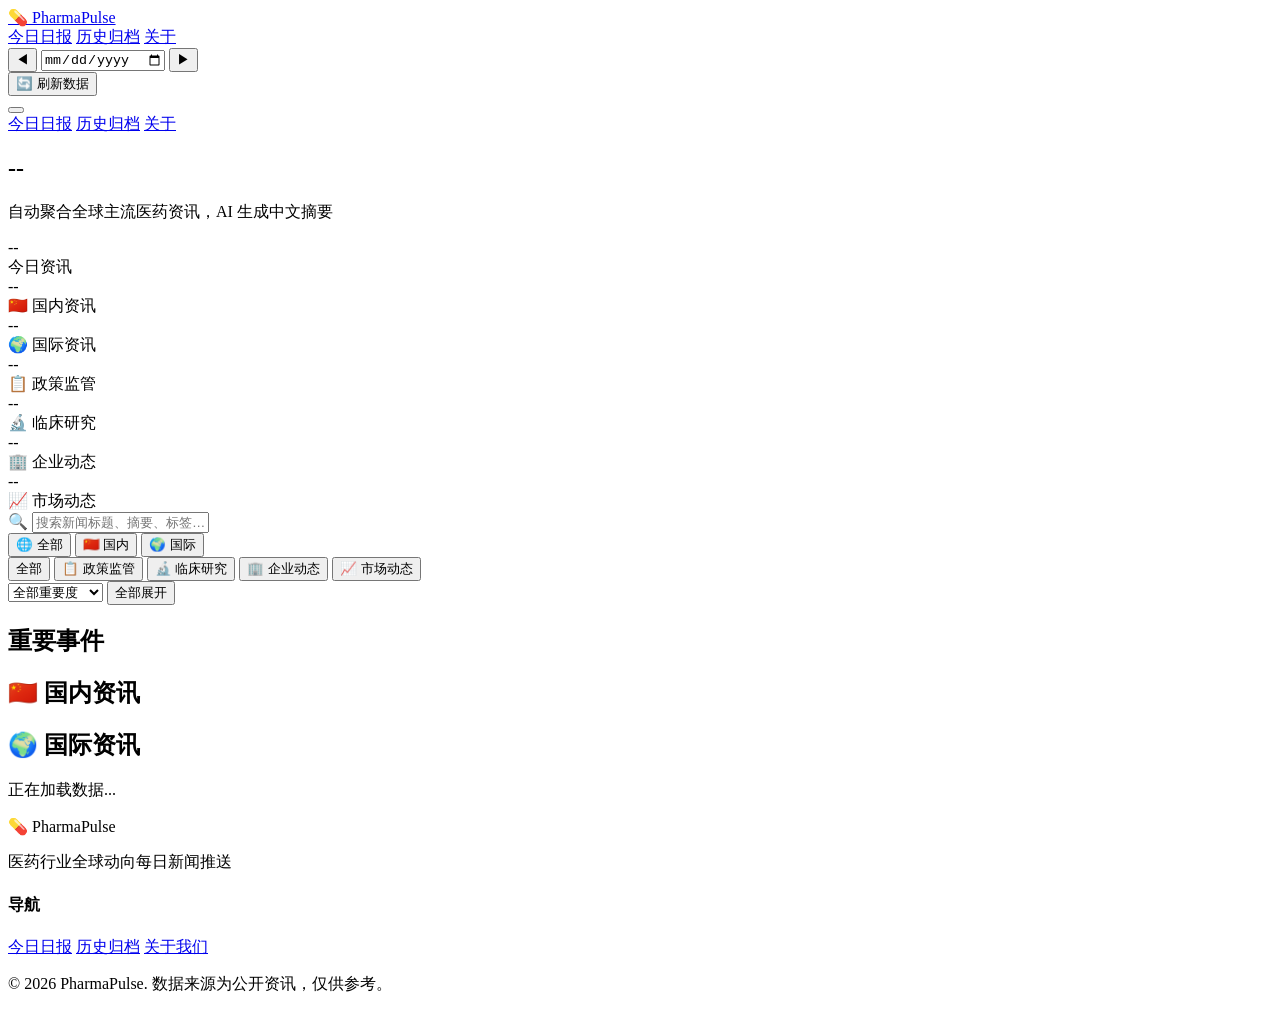
==== cloudrun/pharmapulse/web/index.html @ a96e2552 "Initial commit: PharmaPulse 医药行业新闻聚合平台" ====
<!DOCTYPE html>
<html lang="zh-CN">
<head>
  <meta charset="UTF-8">
  <meta name="viewport" content="width=device-width, initial-scale=1.0">
  <title>PharmaPulse - 医药行业全球动向日报</title>
  <meta name="description" content="每日自动聚合全球医药行业资讯，AI生成中文摘要，覆盖FDA/EMA政策、临床研究、企业动态、市场动向。">
  <link rel="stylesheet" href="/css/style.css">
</head>
<body>

  <!-- 顶部导航 -->
  <header class="header">
    <div class="container header-inner">
      <a href="/" class="logo">
        <span class="logo-icon">💊</span>
        <span class="logo-text">PharmaPulse</span>
      </a>
      <nav class="nav">
        <a href="/" class="nav-link active">今日日报</a>
        <a href="/archive.html" class="nav-link">历史归档</a>
        <a href="/about.html" class="nav-link">关于</a>
      </nav>
      <div class="header-actions">
        <div class="date-nav">
          <button class="date-nav-btn" id="prevDay" title="前一天 (←)">◀</button>
          <input type="date" id="datePicker" class="date-picker" title="选择日期">
          <button class="date-nav-btn" id="nextDay" title="后一天 (→)">▶</button>
        </div>
        <button class="btn btn-refresh" id="refreshBtn" title="刷新数据（运行数据流水线）">
          <span class="refresh-icon">🔄</span> 刷新数据
        </button>
      </div>
      <button class="mobile-menu-btn" id="mobileMenuBtn" aria-label="菜单">
        <span></span><span></span><span></span>
      </button>
    </div>
    <!-- 移动端菜单 -->
    <div class="mobile-menu" id="mobileMenu">
      <a href="/" class="nav-link active">今日日报</a>
      <a href="/archive.html" class="nav-link">历史归档</a>
      <a href="/about.html" class="nav-link">关于</a>
    </div>
  </header>

  <!-- 主内容区 -->
  <main class="main">
    <div class="container">

      <!-- 日期 & 统计概览 -->
      <section class="overview">
        <div class="overview-header">
          <h1 class="overview-title">
            <span id="displayDate">--</span>
          </h1>
          <p class="overview-subtitle">
            自动聚合全球主流医药资讯，AI 生成中文摘要
            <span class="last-updated" id="lastUpdated" style="display:none;"></span>
          </p>
        </div>
        <div class="stats-grid" id="statsGrid">
          <div class="stat-card stat-total">
            <div class="stat-number" id="statTotal">--</div>
            <div class="stat-label">今日资讯</div>
          </div>
          <div class="stat-card stat-domestic">
            <div class="stat-number" id="statDomestic">--</div>
            <div class="stat-label">🇨🇳 国内资讯</div>
          </div>
          <div class="stat-card stat-international">
            <div class="stat-number" id="statInternational">--</div>
            <div class="stat-label">🌍 国际资讯</div>
          </div>
          <div class="stat-card stat-regulatory">
            <div class="stat-number" id="statRegulatory">--</div>
            <div class="stat-label">📋 政策监管</div>
          </div>
          <div class="stat-card stat-clinical">
            <div class="stat-number" id="statClinical">--</div>
            <div class="stat-label">🔬 临床研究</div>
          </div>
          <div class="stat-card stat-corporate">
            <div class="stat-number" id="statCorporate">--</div>
            <div class="stat-label">🏢 企业动态</div>
          </div>
          <div class="stat-card stat-market">
            <div class="stat-number" id="statMarket">--</div>
            <div class="stat-label">📈 市场动态</div>
          </div>
        </div>
      </section>

      <!-- 搜索 + 地域 + 分类 Tab -->
      <section class="filter-bar">
        <div class="filter-top">
          <div class="search-box">
            <span class="search-icon">🔍</span>
            <input type="text" id="searchInput" class="search-input" placeholder="搜索新闻标题、摘要、标签…（Ctrl+K）" autocomplete="off">
            <button class="search-clear" id="searchClear" style="display:none;" title="清除搜索">✕</button>
          </div>
        </div>
        <!-- 地域板块切换 -->
        <div class="region-bar">
          <div class="region-tabs" id="regionTabs">
            <button class="region-tab active" data-region="all">
              <span class="region-icon">🌐</span> 全部
            </button>
            <button class="region-tab" data-region="domestic">
              <span class="region-icon">🇨🇳</span> 国内
            </button>
            <button class="region-tab" data-region="international">
              <span class="region-icon">🌍</span> 国际
            </button>
          </div>
        </div>
        <div class="filter-bottom">
          <div class="tabs" id="categoryTabs">
            <button class="tab active" data-category="all">全部</button>
            <button class="tab" data-category="regulatory">📋 政策监管</button>
            <button class="tab" data-category="clinical">🔬 临床研究</button>
            <button class="tab" data-category="corporate">🏢 企业动态</button>
            <button class="tab" data-category="market">📈 市场动态</button>
          </div>
          <div class="filter-actions">
            <select id="importanceFilter" class="select-filter">
              <option value="all">全部重要度</option>
              <option value="high">🔴 高重要度</option>
              <option value="medium">🟡 中重要度</option>
              <option value="low">⚪ 低重要度</option>
            </select>
            <button class="btn-expand-all" id="expandAllBtn" title="展开/折叠所有摘要">全部展开</button>
          </div>
        </div>
      </section>

      <!-- 新闻列表 -->
      <section class="news-section">
        <!-- 高重要度置顶区 -->
        <div class="news-highlight" id="highlightSection">
          <h2 class="section-title">
            <span class="dot dot-high"></span> 重要事件
          </h2>
          <div class="news-list" id="highlightList"></div>
        </div>

        <!-- 国内资讯板块 -->
        <div class="news-region-block" id="domesticBlock">
          <div class="region-block-header">
            <h2 class="section-title region-title-domestic">
              <span class="region-badge domestic">🇨🇳</span> 国内资讯
            </h2>
            <span class="news-count" id="domesticCount"></span>
          </div>
          <div class="news-list" id="domesticList"></div>
        </div>

        <!-- 国际资讯板块 -->
        <div class="news-region-block" id="internationalBlock">
          <div class="region-block-header">
            <h2 class="section-title region-title-international">
              <span class="region-badge international">🌍</span> 国际资讯
            </h2>
            <span class="news-count" id="internationalCount"></span>
          </div>
          <div class="news-list" id="internationalList"></div>
        </div>

        <!-- 空状态 -->
        <div class="empty-state" id="emptyState" style="display:none;">
          <div class="empty-icon">🔍</div>
          <p class="empty-title">没有找到匹配的新闻</p>
          <p class="empty-subtitle">尝试调整筛选条件或搜索关键词</p>
        </div>

        <!-- 错误状态 -->
        <div class="error-state" id="errorState" style="display:none;">
          <div class="error-icon">⚠️</div>
          <p class="error-title">数据加载失败</p>
          <p class="error-msg">请检查网络连接或稍后重试</p>
        </div>

        <!-- 加载状态 -->
        <div class="loading" id="loadingState">
          <div class="spinner"></div>
          <p>正在加载数据...</p>
        </div>
      </section>

    </div>
  </main>

  <!-- 页脚 -->
  <footer class="footer">
    <div class="container footer-inner">
      <div class="footer-brand">
        <span class="logo-icon">💊</span>
        <span class="footer-name">PharmaPulse</span>
        <p class="footer-desc">医药行业全球动向每日新闻推送</p>
      </div>
      <div class="footer-links">
        <div class="footer-col">
          <h4>导航</h4>
          <a href="/">今日日报</a>
          <a href="/archive.html">历史归档</a>
          <a href="/about.html">关于我们</a>
        </div>
      </div>
      <div class="footer-bottom">
        <p>&copy; 2026 PharmaPulse. 数据来源为公开资讯，仅供参考。</p>
      </div>
    </div>
  </footer>

  <!-- 刷新数据弹窗 -->
  <div class="refresh-modal-overlay" id="refreshModal" style="display:none;">
    <div class="refresh-modal">
      <div class="refresh-modal-header">
        <h3>🔄 刷新数据</h3>
        <button class="refresh-modal-close" id="refreshModalClose">✕</button>
      </div>
      <div class="refresh-modal-body">
        <p class="refresh-desc">运行数据流水线：抓取全球医药资讯 → 去重过滤 → AI 生成摘要 → 更新页面数据</p>
        <div class="refresh-options">
          <label class="refresh-option">
            <input type="radio" name="refreshMode" value="full" checked>
            <span class="option-content">
              <strong>🚀 完整刷新</strong>
              <small>包含 AI 摘要生成（约 3-5 分钟）</small>
            </span>
          </label>
          <label class="refresh-option">
            <input type="radio" name="refreshMode" value="fast">
            <span class="option-content">
              <strong>⚡ 快速刷新</strong>
              <small>跳过 AI 摘要，仅抓取和分类（约 30 秒）</small>
            </span>
          </label>
        </div>
        <button class="btn-start-refresh" id="startRefreshBtn">开始刷新</button>
        <div class="refresh-progress" id="refreshProgress" style="display:none;">
          <div class="refresh-spinner"></div>
          <p class="refresh-status" id="refreshStatus">正在启动...</p>
          <p class="refresh-elapsed" id="refreshElapsed"></p>
          <button class="btn-cancel-refresh" id="cancelRefreshBtn">取消</button>
        </div>
        <div class="refresh-result" id="refreshResult" style="display:none;"></div>
      </div>
    </div>
  </div>

  <script src="/js/app.js?v=2"></script>
</body>
</html>
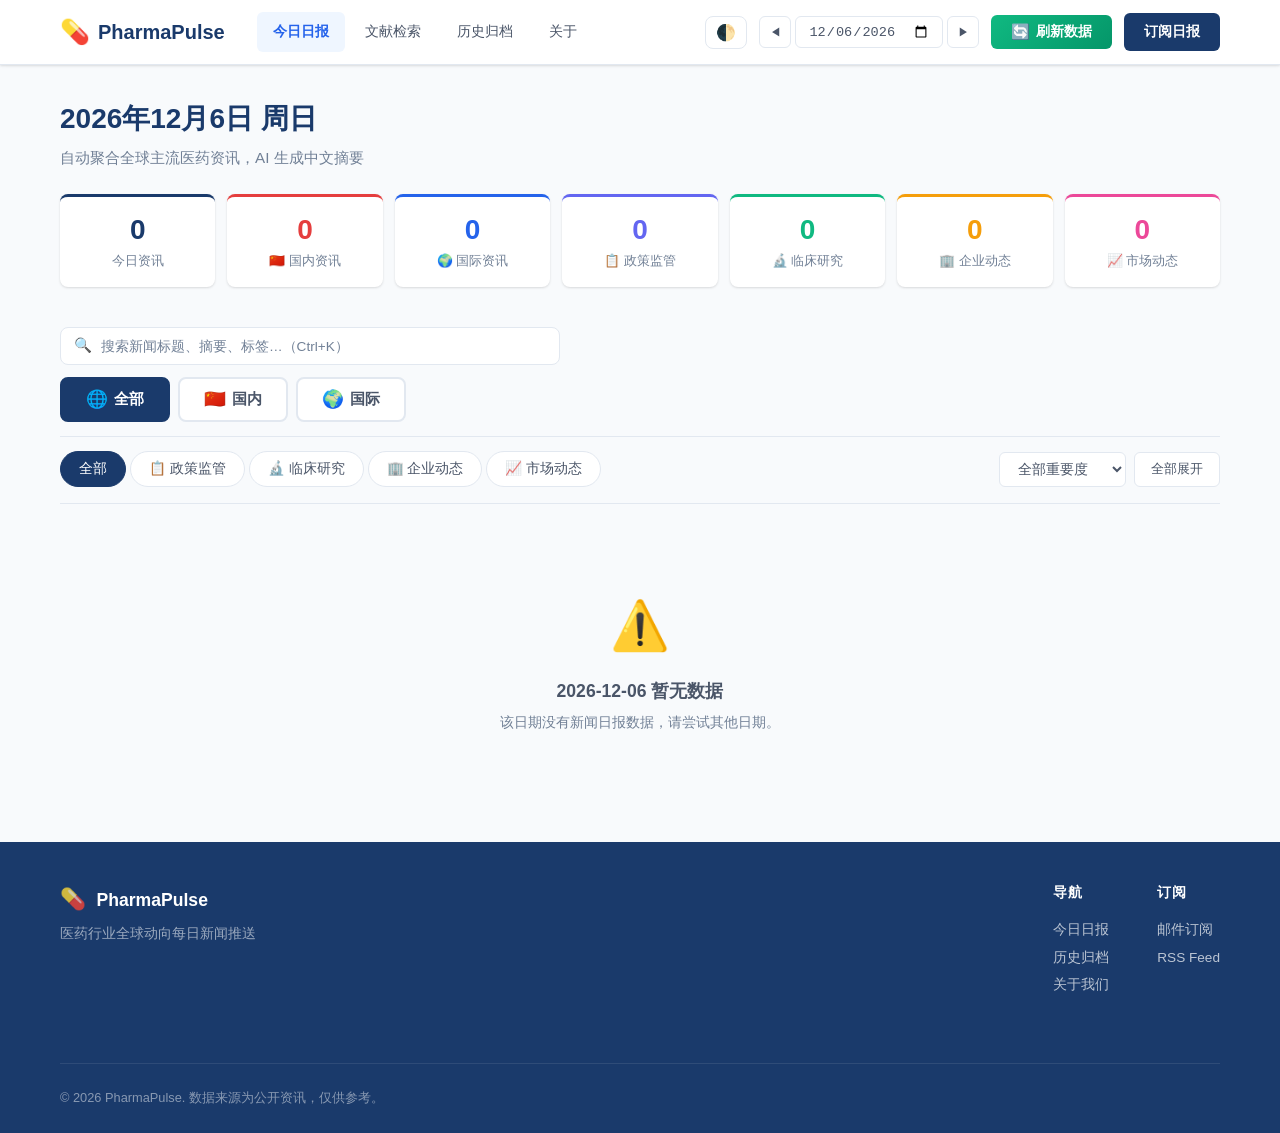
==== commit 9c67cd26: "feat: 线上部署配置 + README - 新增 web/js/config.js：本地/线上 API 地址自动切换 - app.js/literature.js：API 调用改用 PHARMA_" ====
--- a/cloudrun/pharmapulse/web/index.html
+++ b/cloudrun/pharmapulse/web/index.html
@@ -5,23 +5,26 @@
   <meta name="viewport" content="width=device-width, initial-scale=1.0">
   <title>PharmaPulse - 医药行业全球动向日报</title>
   <meta name="description" content="每日自动聚合全球医药行业资讯，AI生成中文摘要，覆盖FDA/EMA政策、临床研究、企业动态、市场动向。">
-  <link rel="stylesheet" href="/css/style.css">
+  <link rel="stylesheet" href="/web/css/style.css">
+  <link rel="alternate" type="application/rss+xml" title="PharmaPulse RSS" href="/web/rss.xml">
 </head>
 <body>
 
   <!-- 顶部导航 -->
   <header class="header">
     <div class="container header-inner">
-      <a href="/" class="logo">
+      <a href="/web/index.html" class="logo">
         <span class="logo-icon">💊</span>
         <span class="logo-text">PharmaPulse</span>
       </a>
       <nav class="nav">
-        <a href="/" class="nav-link active">今日日报</a>
-        <a href="/archive.html" class="nav-link">历史归档</a>
-        <a href="/about.html" class="nav-link">关于</a>
+        <a href="/web/index.html" class="nav-link active">今日日报</a>
+        <a href="/web/literature.html" class="nav-link">文献检索</a>
+        <a href="/web/archive.html" class="nav-link">历史归档</a>
+        <a href="/web/about.html" class="nav-link">关于</a>
       </nav>
       <div class="header-actions">
+        <button class="btn-theme-toggle" id="themeToggle" title="切换暗色/亮色模式" aria-label="切换主题">🌓</button>
         <div class="date-nav">
           <button class="date-nav-btn" id="prevDay" title="前一天 (←)">◀</button>
           <input type="date" id="datePicker" class="date-picker" title="选择日期">
@@ -30,6 +33,7 @@
         <button class="btn btn-refresh" id="refreshBtn" title="刷新数据（运行数据流水线）">
           <span class="refresh-icon">🔄</span> 刷新数据
         </button>
+        <a href="/web/subscribe.html" class="btn btn-subscribe">订阅日报</a>
       </div>
       <button class="mobile-menu-btn" id="mobileMenuBtn" aria-label="菜单">
         <span></span><span></span><span></span>
@@ -37,9 +41,11 @@
     </div>
     <!-- 移动端菜单 -->
     <div class="mobile-menu" id="mobileMenu">
-      <a href="/" class="nav-link active">今日日报</a>
-      <a href="/archive.html" class="nav-link">历史归档</a>
-      <a href="/about.html" class="nav-link">关于</a>
+      <a href="/web/index.html" class="nav-link active">今日日报</a>
+      <a href="/web/literature.html" class="nav-link">文献检索</a>
+      <a href="/web/archive.html" class="nav-link">历史归档</a>
+      <a href="/web/about.html" class="nav-link">关于</a>
+      <a href="/web/subscribe.html" class="nav-link">订阅日报</a>
     </div>
   </header>
 
@@ -200,9 +206,14 @@
       <div class="footer-links">
         <div class="footer-col">
           <h4>导航</h4>
-          <a href="/">今日日报</a>
-          <a href="/archive.html">历史归档</a>
-          <a href="/about.html">关于我们</a>
+          <a href="/web/index.html">今日日报</a>
+          <a href="/web/archive.html">历史归档</a>
+          <a href="/web/about.html">关于我们</a>
+        </div>
+        <div class="footer-col">
+          <h4>订阅</h4>
+          <a href="/web/subscribe.html">邮件订阅</a>
+          <a href="/web/rss.xml">RSS Feed</a>
         </div>
       </div>
       <div class="footer-bottom">
@@ -248,6 +259,24 @@
     </div>
   </div>
 
-  <script src="/js/app.js?v=2"></script>
+  <script>
+    // 暗色模式初始化（避免闪烁）
+    (function(){
+      var t = localStorage.getItem('pp-theme') || 'light';
+      document.documentElement.setAttribute('data-theme', t);
+      document.addEventListener('DOMContentLoaded', function(){
+        var btn = document.getElementById('themeToggle');
+        if(btn){ btn.textContent = t === 'dark' ? '☀️' : '🌓'; }
+        if(btn){ btn.addEventListener('click', function(){
+          var c = document.documentElement.getAttribute('data-theme') || 'light';
+          var n = c === 'dark' ? 'light' : 'dark';
+          document.documentElement.setAttribute('data-theme', n);
+          localStorage.setItem('pp-theme', n);
+          btn.textContent = n === 'dark' ? '☀️' : '🌓';
+        }); }
+      });
+    })();
+  </script>
+  <script src="/web/js/app.js?v=2"></script>
 </body>
 </html>
--- a/web/css/style.css
+++ b/web/css/style.css
@@ -0,0 +1,2214 @@
+/* ============================================
+   PharmaPulse - 样式表 v2
+   主色: #1A3A6B (深蓝)  辅色: #2563EB (亮蓝)
+   ============================================ */
+
+/* -- Reset & Base -- */
+*, *::before, *::after {
+  margin: 0;
+  padding: 0;
+  box-sizing: border-box;
+}
+
+:root {
+  --primary: #1A3A6B;
+  --primary-light: #2563EB;
+  --primary-bg: #EFF6FF;
+  --accent: #3B82F6;
+  --high: #E53E3E;
+  --high-bg: #FFF5F5;
+  --medium: #D69E2E;
+  --medium-bg: #FFFFF0;
+  --low: #CBD5E0;
+  --low-bg: #F7FAFC;
+  --text: #1A202C;
+  --text-secondary: #4A5568;
+  --text-muted: #718096;
+  --border: #E2E8F0;
+  --bg: #F8FAFC;
+  --white: #FFFFFF;
+  --shadow: 0 1px 3px rgba(0,0,0,0.08), 0 1px 2px rgba(0,0,0,0.06);
+  --shadow-md: 0 4px 6px rgba(0,0,0,0.07), 0 2px 4px rgba(0,0,0,0.06);
+  --shadow-lg: 0 10px 15px rgba(0,0,0,0.08), 0 4px 6px rgba(0,0,0,0.05);
+  --radius: 8px;
+  --radius-lg: 12px;
+  --transition: all 0.2s ease;
+  --max-width: 1200px;
+  --font: -apple-system, BlinkMacSystemFont, "Segoe UI", Roboto, "Helvetica Neue", Arial, "Noto Sans SC", sans-serif;
+}
+
+html {
+  font-size: 16px;
+  scroll-behavior: smooth;
+}
+
+body {
+  font-family: var(--font);
+  color: var(--text);
+  background: var(--bg);
+  line-height: 1.6;
+  min-height: 100vh;
+  display: flex;
+  flex-direction: column;
+}
+
+a {
+  color: var(--primary-light);
+  text-decoration: none;
+  transition: var(--transition);
+}
+a:hover { color: var(--accent); }
+
+.container {
+  max-width: var(--max-width);
+  margin: 0 auto;
+  padding: 0 20px;
+}
+
+/* -- Header -- */
+.header {
+  background: var(--white);
+  border-bottom: 1px solid var(--border);
+  position: sticky;
+  top: 0;
+  z-index: 100;
+  box-shadow: var(--shadow);
+}
+
+.header-inner {
+  display: flex;
+  align-items: center;
+  height: 64px;
+  gap: 32px;
+}
+
+.logo {
+  display: flex;
+  align-items: center;
+  gap: 8px;
+  font-weight: 700;
+  font-size: 1.25rem;
+  color: var(--primary);
+  flex-shrink: 0;
+}
+.logo:hover { color: var(--primary); opacity: 0.9; }
+.logo-icon { font-size: 1.5rem; }
+
+.nav {
+  display: flex;
+  gap: 4px;
+}
+
+.nav-link {
+  padding: 8px 16px;
+  border-radius: 6px;
+  font-size: 0.9rem;
+  font-weight: 500;
+  color: var(--text-secondary);
+  transition: var(--transition);
+}
+.nav-link:hover {
+  background: var(--primary-bg);
+  color: var(--primary);
+}
+.nav-link.active {
+  background: var(--primary-bg);
+  color: var(--primary-light);
+  font-weight: 600;
+}
+
+.header-actions {
+  margin-left: auto;
+  display: flex;
+  align-items: center;
+  gap: 12px;
+}
+
+/* Date Navigation */
+.date-nav {
+  display: flex;
+  align-items: center;
+  gap: 4px;
+}
+
+.date-nav-btn {
+  width: 32px;
+  height: 32px;
+  display: flex;
+  align-items: center;
+  justify-content: center;
+  border: 1px solid var(--border);
+  border-radius: 6px;
+  background: var(--white);
+  color: var(--text-secondary);
+  cursor: pointer;
+  font-size: 0.7rem;
+  transition: var(--transition);
+}
+.date-nav-btn:hover:not(.disabled) {
+  border-color: var(--accent);
+  color: var(--primary-light);
+  background: var(--primary-bg);
+}
+.date-nav-btn.disabled {
+  opacity: 0.4;
+  cursor: not-allowed;
+}
+
+.date-picker {
+  padding: 6px 12px;
+  border: 1px solid var(--border);
+  border-radius: 6px;
+  font-size: 0.85rem;
+  color: var(--text-secondary);
+  background: var(--white);
+  cursor: pointer;
+  outline: none;
+  transition: var(--transition);
+}
+.date-picker:focus { border-color: var(--accent); box-shadow: 0 0 0 3px rgba(59,130,246,0.1); }
+
+.btn {
+  display: inline-flex;
+  align-items: center;
+  padding: 8px 20px;
+  border-radius: 6px;
+  font-size: 0.85rem;
+  font-weight: 600;
+  border: none;
+  cursor: pointer;
+  transition: var(--transition);
+}
+
+.btn-subscribe {
+  background: var(--primary);
+  color: var(--white);
+}
+.btn-subscribe:hover {
+  background: var(--primary-light);
+  color: var(--white);
+  transform: translateY(-1px);
+  box-shadow: var(--shadow-md);
+}
+
+/* Refresh Button */
+.btn-refresh {
+  background: linear-gradient(135deg, #10B981, #059669);
+  color: var(--white);
+  gap: 6px;
+  position: relative;
+  overflow: hidden;
+}
+.btn-refresh:hover {
+  background: linear-gradient(135deg, #059669, #047857);
+  color: var(--white);
+  transform: translateY(-1px);
+  box-shadow: var(--shadow-md);
+}
+.btn-refresh.spinning .refresh-icon {
+  animation: spin 1s linear infinite;
+}
+.refresh-icon {
+  font-size: 0.95rem;
+  display: inline-block;
+}
+
+/* Refresh Modal */
+.refresh-modal-overlay {
+  position: fixed;
+  top: 0;
+  left: 0;
+  right: 0;
+  bottom: 0;
+  background: rgba(0, 0, 0, 0.5);
+  z-index: 1000;
+  display: flex;
+  align-items: center;
+  justify-content: center;
+  backdrop-filter: blur(4px);
+  animation: fadeIn 0.2s ease;
+}
+
+.refresh-modal {
+  background: var(--white);
+  border-radius: 16px;
+  width: 90%;
+  max-width: 480px;
+  box-shadow: 0 20px 60px rgba(0, 0, 0, 0.15);
+  animation: slideUp 0.3s ease;
+  overflow: hidden;
+}
+
+.refresh-modal-header {
+  display: flex;
+  align-items: center;
+  justify-content: space-between;
+  padding: 20px 24px;
+  border-bottom: 1px solid var(--border);
+}
+
+.refresh-modal-header h3 {
+  font-size: 1.1rem;
+  font-weight: 700;
+  color: var(--primary);
+  margin: 0;
+}
+
+.refresh-modal-close {
+  width: 32px;
+  height: 32px;
+  border: none;
+  background: var(--bg);
+  border-radius: 8px;
+  font-size: 0.85rem;
+  color: var(--text-muted);
+  cursor: pointer;
+  display: flex;
+  align-items: center;
+  justify-content: center;
+  transition: var(--transition);
+}
+.refresh-modal-close:hover {
+  background: var(--border);
+  color: var(--text);
+}
+
+.refresh-modal-body {
+  padding: 24px;
+}
+
+.refresh-desc {
+  font-size: 0.9rem;
+  color: var(--text-secondary);
+  line-height: 1.6;
+  margin-bottom: 20px;
+}
+
+.refresh-options {
+  display: flex;
+  flex-direction: column;
+  gap: 10px;
+  margin-bottom: 20px;
+}
+
+.refresh-option {
+  display: flex;
+  align-items: flex-start;
+  gap: 12px;
+  padding: 14px 16px;
+  border: 2px solid var(--border);
+  border-radius: 10px;
+  cursor: pointer;
+  transition: var(--transition);
+}
+.refresh-option:hover {
+  border-color: var(--accent);
+  background: var(--primary-bg);
+}
+.refresh-option input[type="radio"] {
+  margin-top: 3px;
+  accent-color: var(--primary-light);
+}
+.refresh-option input[type="radio"]:checked ~ .option-content strong {
+  color: var(--primary-light);
+}
+.refresh-option:has(input:checked) {
+  border-color: var(--primary-light);
+  background: var(--primary-bg);
+}
+
+.option-content {
+  display: flex;
+  flex-direction: column;
+  gap: 2px;
+}
+.option-content strong {
+  font-size: 0.95rem;
+  color: var(--text);
+}
+.option-content small {
+  font-size: 0.8rem;
+  color: var(--text-muted);
+}
+
+.btn-start-refresh {
+  width: 100%;
+  padding: 14px;
+  border: none;
+  border-radius: 10px;
+  background: linear-gradient(135deg, #10B981, #059669);
+  color: white;
+  font-size: 1rem;
+  font-weight: 600;
+  cursor: pointer;
+  transition: var(--transition);
+}
+.btn-start-refresh:hover {
+  background: linear-gradient(135deg, #059669, #047857);
+  transform: translateY(-1px);
+  box-shadow: var(--shadow-md);
+}
+.btn-start-refresh:disabled {
+  opacity: 0.5;
+  cursor: not-allowed;
+  transform: none;
+}
+
+.refresh-progress {
+  text-align: center;
+  padding: 20px 0 8px;
+}
+
+.refresh-spinner {
+  width: 32px;
+  height: 32px;
+  border: 3px solid var(--border);
+  border-top-color: #10B981;
+  border-radius: 50%;
+  animation: spin 0.8s linear infinite;
+  margin: 0 auto 12px;
+}
+
+.refresh-status {
+  font-size: 0.9rem;
+  color: var(--text-secondary);
+  font-weight: 500;
+}
+
+.refresh-elapsed {
+  font-size: 0.8rem;
+  color: var(--text-muted);
+  margin-top: 4px;
+}
+
+.btn-cancel-refresh {
+  margin-top: 12px;
+  padding: 8px 24px;
+  border: 1px solid var(--border);
+  border-radius: 8px;
+  background: var(--bg);
+  color: var(--text-secondary);
+  font-size: 0.85rem;
+  cursor: pointer;
+  transition: var(--transition);
+}
+.btn-cancel-refresh:hover {
+  background: #FFF5F5;
+  border-color: #FEB2B2;
+  color: #C53030;
+}
+
+.refresh-result {
+  margin-top: 16px;
+  padding: 14px 16px;
+  border-radius: 10px;
+  font-size: 0.9rem;
+  font-weight: 500;
+  text-align: center;
+}
+.refresh-result.success {
+  background: #F0FFF4;
+  color: #276749;
+  border: 1px solid #C6F6D5;
+}
+.refresh-result.error {
+  background: #FFF5F5;
+  color: #C53030;
+  border: 1px solid #FED7D7;
+}
+
+@keyframes fadeIn {
+  from { opacity: 0; }
+  to { opacity: 1; }
+}
+
+@keyframes slideUp {
+  from {
+    opacity: 0;
+    transform: translateY(20px) scale(0.97);
+  }
+  to {
+    opacity: 1;
+    transform: translateY(0) scale(1);
+  }
+}
+
+/* Mobile menu */
+.mobile-menu-btn {
+  display: none;
+  flex-direction: column;
+  gap: 5px;
+  background: none;
+  border: none;
+  cursor: pointer;
+  padding: 4px;
+}
+.mobile-menu-btn span {
+  display: block;
+  width: 22px;
+  height: 2px;
+  background: var(--text);
+  border-radius: 2px;
+  transition: var(--transition);
+}
+
+.mobile-menu {
+  display: none;
+  flex-direction: column;
+  padding: 12px 20px 16px;
+  border-top: 1px solid var(--border);
+  background: var(--white);
+}
+.mobile-menu.show { display: flex; }
+.mobile-menu .nav-link { padding: 10px 0; }
+
+/* -- Overview Section -- */
+.overview {
+  padding: 32px 0 24px;
+}
+
+.overview-header {
+  margin-bottom: 24px;
+}
+
+.overview-title {
+  font-size: 1.75rem;
+  font-weight: 700;
+  color: var(--primary);
+  margin-bottom: 4px;
+}
+
+.overview-subtitle {
+  color: var(--text-muted);
+  font-size: 0.95rem;
+  display: flex;
+  align-items: center;
+  gap: 12px;
+  flex-wrap: wrap;
+}
+
+.last-updated {
+  font-size: 0.8rem;
+  color: var(--text-muted);
+  background: var(--primary-bg);
+  padding: 2px 10px;
+  border-radius: 12px;
+}
+
+.stats-grid {
+  display: grid;
+  grid-template-columns: repeat(7, 1fr);
+  gap: 12px;
+}
+
+.stat-card {
+  background: var(--white);
+  border-radius: var(--radius);
+  padding: 16px 20px;
+  text-align: center;
+  box-shadow: var(--shadow);
+  border-top: 3px solid var(--border);
+  transition: var(--transition);
+  cursor: default;
+}
+.stat-card:hover {
+  transform: translateY(-2px);
+  box-shadow: var(--shadow-md);
+}
+
+.stat-total { border-top-color: var(--primary); }
+.stat-domestic { border-top-color: #E53E3E; }
+.stat-international { border-top-color: #2563EB; }
+.stat-regulatory { border-top-color: #6366F1; }
+.stat-clinical { border-top-color: #10B981; }
+.stat-corporate { border-top-color: #F59E0B; }
+.stat-market { border-top-color: #EC4899; }
+
+.stat-number {
+  font-size: 1.75rem;
+  font-weight: 700;
+  color: var(--primary);
+  line-height: 1.2;
+}
+
+.stat-total .stat-number { color: var(--primary); }
+.stat-domestic .stat-number { color: #E53E3E; }
+.stat-international .stat-number { color: #2563EB; }
+.stat-regulatory .stat-number { color: #6366F1; }
+.stat-clinical .stat-number { color: #10B981; }
+.stat-corporate .stat-number { color: #F59E0B; }
+.stat-market .stat-number { color: #EC4899; }
+
+.stat-label {
+  font-size: 0.8rem;
+  color: var(--text-muted);
+  margin-top: 4px;
+  font-weight: 500;
+}
+
+/* -- Filter Bar -- */
+.filter-bar {
+  padding: 16px 0;
+  border-bottom: 1px solid var(--border);
+  margin-bottom: 24px;
+}
+
+.filter-top {
+  margin-bottom: 12px;
+}
+
+/* Region Bar / Tabs */
+.region-bar {
+  margin-bottom: 14px;
+  padding-bottom: 14px;
+  border-bottom: 1px solid var(--border);
+}
+
+.region-tabs {
+  display: flex;
+  gap: 8px;
+}
+
+.region-tab {
+  display: inline-flex;
+  align-items: center;
+  gap: 6px;
+  padding: 10px 24px;
+  border-radius: 8px;
+  font-size: 0.95rem;
+  font-weight: 600;
+  background: var(--white);
+  border: 2px solid var(--border);
+  color: var(--text-secondary);
+  cursor: pointer;
+  transition: var(--transition);
+}
+.region-tab:hover {
+  border-color: var(--accent);
+  color: var(--primary-light);
+  background: var(--primary-bg);
+}
+.region-tab.active {
+  background: var(--primary);
+  color: var(--white);
+  border-color: var(--primary);
+}
+.region-tab.active[data-region="domestic"] {
+  background: #E53E3E;
+  border-color: #E53E3E;
+}
+.region-tab.active[data-region="international"] {
+  background: #2563EB;
+  border-color: #2563EB;
+}
+
+.region-icon {
+  font-size: 1.1rem;
+}
+
+/* Region Block Titles */
+.news-region-block {
+  margin-bottom: 32px;
+}
+
+.region-block-header {
+  display: flex;
+  align-items: center;
+  justify-content: space-between;
+  margin-bottom: 16px;
+  padding-bottom: 12px;
+  border-bottom: 2px solid var(--border);
+}
+
+.region-badge {
+  display: inline-flex;
+  align-items: center;
+  justify-content: center;
+  width: 28px;
+  height: 28px;
+  border-radius: 6px;
+  font-size: 1rem;
+  margin-right: 4px;
+}
+.region-badge.domestic {
+  background: #FEE2E2;
+}
+.region-badge.international {
+  background: #DBEAFE;
+}
+
+.region-title-domestic {
+  color: #E53E3E;
+}
+.region-title-international {
+  color: #2563EB;
+}
+
+/* Region tags on cards */
+.tag-region {
+  font-weight: 600;
+}
+.tag-region-domestic {
+  background: #FEE2E2;
+  color: #DC2626;
+}
+.tag-region-international {
+  background: #DBEAFE;
+  color: #2563EB;
+}
+
+/* Search Box */
+.search-box {
+  position: relative;
+  max-width: 500px;
+}
+
+.search-icon {
+  position: absolute;
+  left: 14px;
+  top: 50%;
+  transform: translateY(-50%);
+  font-size: 0.9rem;
+  pointer-events: none;
+}
+
+.search-input {
+  width: 100%;
+  padding: 10px 40px 10px 40px;
+  border: 1px solid var(--border);
+  border-radius: var(--radius);
+  font-size: 0.9rem;
+  color: var(--text);
+  background: var(--white);
+  outline: none;
+  transition: var(--transition);
+}
+.search-input::placeholder {
+  color: var(--text-muted);
+  font-size: 0.85rem;
+}
+.search-input:focus {
+  border-color: var(--accent);
+  box-shadow: 0 0 0 3px rgba(59,130,246,0.1);
+}
+
+.search-clear {
+  position: absolute;
+  right: 10px;
+  top: 50%;
+  transform: translateY(-50%);
+  width: 24px;
+  height: 24px;
+  border: none;
+  background: var(--border);
+  color: var(--text-muted);
+  border-radius: 50%;
+  font-size: 0.7rem;
+  cursor: pointer;
+  display: inline-flex;
+  align-items: center;
+  justify-content: center;
+  transition: var(--transition);
+}
+.search-clear:hover {
+  background: var(--text-muted);
+  color: var(--white);
+}
+
+.filter-bottom {
+  display: flex;
+  align-items: center;
+  justify-content: space-between;
+  flex-wrap: wrap;
+  gap: 12px;
+}
+
+.tabs {
+  display: flex;
+  gap: 4px;
+  flex-wrap: wrap;
+}
+
+.tab {
+  padding: 8px 18px;
+  border-radius: 20px;
+  font-size: 0.85rem;
+  font-weight: 500;
+  background: var(--white);
+  border: 1px solid var(--border);
+  color: var(--text-secondary);
+  cursor: pointer;
+  transition: var(--transition);
+}
+.tab:hover {
+  border-color: var(--accent);
+  color: var(--primary-light);
+}
+.tab.active {
+  background: var(--primary);
+  color: var(--white);
+  border-color: var(--primary);
+}
+
+.filter-actions {
+  display: flex;
+  align-items: center;
+  gap: 8px;
+}
+
+.select-filter {
+  padding: 8px 14px;
+  border: 1px solid var(--border);
+  border-radius: 6px;
+  font-size: 0.85rem;
+  color: var(--text-secondary);
+  background: var(--white);
+  cursor: pointer;
+  outline: none;
+}
+.select-filter:focus { border-color: var(--accent); }
+
+.btn-expand-all {
+  padding: 8px 16px;
+  border: 1px solid var(--border);
+  border-radius: 6px;
+  font-size: 0.8rem;
+  font-weight: 500;
+  background: var(--white);
+  color: var(--text-secondary);
+  cursor: pointer;
+  transition: var(--transition);
+}
+.btn-expand-all:hover {
+  border-color: var(--accent);
+  color: var(--primary-light);
+}
+
+/* -- News Section -- */
+.news-section {
+  padding-bottom: 48px;
+}
+
+.section-title {
+  font-size: 1.1rem;
+  font-weight: 600;
+  color: var(--primary);
+  margin-bottom: 16px;
+  display: flex;
+  align-items: center;
+  gap: 8px;
+}
+
+.news-all-header {
+  display: flex;
+  align-items: center;
+  justify-content: space-between;
+  margin-bottom: 16px;
+}
+
+.news-all-header .section-title {
+  margin-bottom: 0;
+}
+
+.news-count {
+  font-size: 0.85rem;
+  color: var(--text-muted);
+  font-weight: 500;
+}
+
+.dot {
+  display: inline-block;
+  width: 10px;
+  height: 10px;
+  border-radius: 50%;
+}
+.dot-high { background: var(--high); }
+.dot-medium { background: var(--medium); }
+.dot-low { background: var(--low); }
+
+.news-highlight {
+  margin-bottom: 32px;
+}
+
+.news-list {
+  display: flex;
+  flex-direction: column;
+  gap: 12px;
+}
+
+/* -- News Card -- */
+.news-card {
+  background: var(--white);
+  border-radius: var(--radius-lg);
+  padding: 20px 24px;
+  box-shadow: var(--shadow);
+  border-left: 4px solid var(--low);
+  transition: var(--transition);
+  animation: fadeInUp 0.4s ease both;
+}
+.news-card:hover {
+  box-shadow: var(--shadow-md);
+  transform: translateY(-1px);
+}
+
+.news-card.importance-high {
+  border-left-color: var(--high);
+  background: var(--high-bg);
+}
+.news-card.importance-medium {
+  border-left-color: var(--medium);
+  background: var(--medium-bg);
+}
+.news-card.importance-low {
+  border-left-color: var(--low);
+}
+
+.card-header {
+  display: flex;
+  align-items: flex-start;
+  gap: 12px;
+  margin-bottom: 8px;
+  flex-wrap: wrap;
+}
+
+.ai-badge {
+  display: inline-flex;
+  align-items: center;
+  gap: 4px;
+  padding: 2px 10px;
+  border-radius: 12px;
+  font-size: 0.72rem;
+  font-weight: 600;
+  background: linear-gradient(135deg, #667eea 0%, #764ba2 100%);
+  color: #fff;
+  white-space: nowrap;
+  flex-shrink: 0;
+  line-height: 1.6;
+}
+
+.importance-dot {
+  width: 10px;
+  height: 10px;
+  border-radius: 50%;
+  margin-top: 6px;
+  flex-shrink: 0;
+}
+.importance-dot.high { background: var(--high); }
+.importance-dot.medium { background: var(--medium); }
+.importance-dot.low { background: var(--low); }
+
+.card-title {
+  font-size: 1rem;
+  font-weight: 600;
+  line-height: 1.5;
+  color: var(--text);
+  flex: 1;
+}
+.card-title a {
+  color: var(--text);
+  transition: var(--transition);
+}
+.card-title a:hover {
+  color: var(--primary-light);
+}
+
+.card-meta {
+  display: flex;
+  align-items: center;
+  gap: 12px;
+  font-size: 0.8rem;
+  color: var(--text-muted);
+  margin-bottom: 10px;
+  flex-wrap: wrap;
+}
+
+.card-source {
+  font-weight: 600;
+  color: var(--text-secondary);
+}
+
+.card-time {
+  color: var(--text-muted);
+}
+
+.card-summary {
+  font-size: 0.9rem;
+  line-height: 1.7;
+  color: var(--text-secondary);
+  margin-bottom: 12px;
+  overflow: hidden;
+  transition: max-height 0.3s ease;
+}
+
+.card-summary.collapsed {
+  display: -webkit-box;
+  -webkit-line-clamp: 2;
+  -webkit-box-orient: vertical;
+  overflow: hidden;
+}
+
+.card-footer {
+  display: flex;
+  align-items: center;
+  justify-content: space-between;
+  flex-wrap: wrap;
+  gap: 8px;
+}
+
+.card-tags {
+  display: flex;
+  gap: 6px;
+  flex-wrap: wrap;
+}
+
+.tag {
+  display: inline-block;
+  padding: 2px 10px;
+  border-radius: 12px;
+  font-size: 0.72rem;
+  font-weight: 500;
+  background: var(--primary-bg);
+  color: var(--primary-light);
+}
+
+.tag-category {
+  background: #EDE9FE;
+  color: #6366F1;
+}
+.tag-category.clinical { background: #D1FAE5; color: #059669; }
+.tag-category.corporate { background: #FEF3C7; color: #B45309; }
+.tag-category.market { background: #FCE7F3; color: #DB2777; }
+
+.tag-importance {
+  font-weight: 600;
+}
+.tag-importance-high {
+  background: #FEE2E2;
+  color: #DC2626;
+}
+.tag-importance-medium {
+  background: #FEF3C7;
+  color: #B45309;
+}
+
+.card-actions {
+  display: flex;
+  gap: 10px;
+  align-items: center;
+}
+
+.btn-toggle {
+  background: none;
+  border: none;
+  font-size: 0.8rem;
+  color: var(--accent);
+  cursor: pointer;
+  font-weight: 500;
+  transition: var(--transition);
+  padding: 4px 0;
+}
+.btn-toggle:hover { color: var(--primary); }
+
+.btn-read {
+  font-size: 0.8rem;
+  color: var(--primary-light);
+  font-weight: 500;
+  display: inline-flex;
+  align-items: center;
+  gap: 4px;
+}
+.btn-read:hover { color: var(--primary); }
+.btn-read::after { content: " →"; }
+
+/* Search Highlight */
+mark.search-highlight {
+  background: #FEFCBF;
+  color: var(--text);
+  padding: 1px 2px;
+  border-radius: 2px;
+}
+
+/* -- Empty & Loading & Error States -- */
+.empty-state,
+.error-state {
+  text-align: center;
+  padding: 60px 20px;
+  color: var(--text-muted);
+}
+.empty-icon,
+.error-icon { font-size: 3rem; margin-bottom: 12px; }
+.empty-title,
+.error-title { font-size: 1.1rem; font-weight: 600; color: var(--text-secondary); margin-bottom: 6px; }
+.empty-subtitle,
+.error-msg { font-size: 0.9rem; color: var(--text-muted); }
+
+.error-state {
+  color: var(--high);
+}
+
+.loading {
+  text-align: center;
+  padding: 60px 20px;
+  color: var(--text-muted);
+  display: flex;
+  flex-direction: column;
+  align-items: center;
+}
+
+.spinner {
+  width: 36px;
+  height: 36px;
+  border: 3px solid var(--border);
+  border-top-color: var(--accent);
+  border-radius: 50%;
+  animation: spin 0.8s linear infinite;
+  margin: 0 auto 12px;
+}
+
+@keyframes spin {
+  to { transform: rotate(360deg); }
+}
+
+@keyframes fadeInUp {
+  from {
+    opacity: 0;
+    transform: translateY(12px);
+  }
+  to {
+    opacity: 1;
+    transform: translateY(0);
+  }
+}
+
+/* -- Footer -- */
+.footer {
+  background: var(--primary);
+  color: rgba(255,255,255,0.8);
+  margin-top: auto;
+  padding: 40px 0 24px;
+}
+
+.footer-inner {
+  display: flex;
+  flex-wrap: wrap;
+  gap: 40px;
+}
+
+.footer-brand {
+  flex: 1;
+  min-width: 200px;
+}
+.footer-brand .logo-icon { font-size: 1.3rem; }
+.footer-name {
+  font-size: 1.1rem;
+  font-weight: 700;
+  color: var(--white);
+  margin-left: 6px;
+}
+.footer-desc {
+  font-size: 0.85rem;
+  margin-top: 8px;
+  opacity: 0.7;
+}
+
+.footer-links {
+  display: flex;
+  gap: 48px;
+}
+
+.footer-col h4 {
+  color: var(--white);
+  font-size: 0.85rem;
+  font-weight: 600;
+  margin-bottom: 12px;
+  text-transform: uppercase;
+  letter-spacing: 0.5px;
+}
+
+.footer-col a {
+  display: block;
+  color: rgba(255,255,255,0.7);
+  font-size: 0.85rem;
+  padding: 3px 0;
+}
+.footer-col a:hover { color: var(--white); }
+
+.footer-bottom {
+  width: 100%;
+  padding-top: 24px;
+  margin-top: 24px;
+  border-top: 1px solid rgba(255,255,255,0.15);
+  font-size: 0.8rem;
+  opacity: 0.6;
+}
+
+/* -- Archive Page -- */
+.archive-section {
+  padding: 32px 0 48px;
+}
+
+.archive-title {
+  font-size: 1.5rem;
+  font-weight: 700;
+  color: var(--primary);
+  margin-bottom: 8px;
+}
+
+.archive-desc {
+  color: var(--text-muted);
+  margin-bottom: 24px;
+}
+
+.archive-date-input {
+  display: flex;
+  gap: 12px;
+  align-items: center;
+  margin-bottom: 24px;
+}
+
+.archive-date-input input[type="date"] {
+  padding: 10px 16px;
+  border: 1px solid var(--border);
+  border-radius: var(--radius);
+  font-size: 1rem;
+  background: var(--white);
+  outline: none;
+}
+.archive-date-input input[type="date"]:focus {
+  border-color: var(--accent);
+  box-shadow: 0 0 0 3px rgba(59,130,246,0.1);
+}
+
+.btn-primary {
+  background: var(--primary);
+  color: var(--white);
+  padding: 10px 24px;
+  border-radius: var(--radius);
+  font-size: 0.9rem;
+  font-weight: 600;
+  border: none;
+  cursor: pointer;
+  transition: var(--transition);
+}
+.btn-primary:hover {
+  background: var(--primary-light);
+  transform: translateY(-1px);
+}
+
+.archive-list {
+  display: grid;
+  grid-template-columns: repeat(auto-fill, minmax(280px, 1fr));
+  gap: 12px;
+}
+
+.archive-item {
+  background: var(--white);
+  padding: 16px 20px;
+  border-radius: var(--radius);
+  box-shadow: var(--shadow);
+  display: flex;
+  align-items: center;
+  justify-content: space-between;
+  cursor: pointer;
+  transition: var(--transition);
+  text-decoration: none;
+  color: var(--text);
+}
+.archive-item:hover {
+  box-shadow: var(--shadow-md);
+  transform: translateY(-1px);
+  color: var(--primary-light);
+}
+.archive-item-date { font-weight: 600; color: var(--primary); }
+.archive-item-stats {
+  display: flex;
+  flex-direction: column;
+  align-items: flex-end;
+  gap: 4px;
+}
+.archive-item-total {
+  font-size: 0.9rem;
+  font-weight: 600;
+  color: var(--primary);
+}
+.archive-item-breakdown {
+  font-size: 0.72rem;
+  color: var(--text-muted);
+}
+.archive-item-count { font-size: 0.85rem; color: var(--text-muted); }
+
+/* -- About & Subscribe Pages -- */
+.page-section {
+  padding: 40px 0 60px;
+}
+
+.page-title {
+  font-size: 1.75rem;
+  font-weight: 700;
+  color: var(--primary);
+  margin-bottom: 8px;
+}
+
+.page-subtitle {
+  color: var(--text-muted);
+  margin-bottom: 32px;
+  font-size: 0.95rem;
+}
+
+.content-card {
+  background: var(--white);
+  border-radius: var(--radius-lg);
+  padding: 32px;
+  box-shadow: var(--shadow);
+  margin-bottom: 24px;
+}
+
+.content-card h3 {
+  font-size: 1.1rem;
+  color: var(--primary);
+  margin-bottom: 12px;
+}
+
+.content-card p {
+  color: var(--text-secondary);
+  line-height: 1.8;
+  margin-bottom: 12px;
+}
+
+.content-card ul {
+  list-style: none;
+  padding: 0;
+}
+.content-card ul li {
+  padding: 6px 0;
+  color: var(--text-secondary);
+  position: relative;
+  padding-left: 20px;
+}
+.content-card ul li::before {
+  content: "\2022";
+  color: var(--accent);
+  font-size: 1.2em;
+  position: absolute;
+  left: 0;
+  top: 5px;
+}
+
+.source-table {
+  width: 100%;
+  border-collapse: collapse;
+  margin-top: 12px;
+}
+.source-table th,
+.source-table td {
+  padding: 10px 14px;
+  text-align: left;
+  border-bottom: 1px solid var(--border);
+  font-size: 0.9rem;
+}
+.source-table th {
+  background: var(--primary-bg);
+  color: var(--primary);
+  font-weight: 600;
+}
+
+/* Subscribe Form */
+.subscribe-form {
+  max-width: 480px;
+}
+
+.form-group {
+  margin-bottom: 20px;
+}
+
+.form-group label {
+  display: block;
+  font-size: 0.9rem;
+  font-weight: 600;
+  color: var(--text);
+  margin-bottom: 6px;
+}
+
+.form-group input[type="email"],
+.form-group input[type="text"] {
+  width: 100%;
+  padding: 12px 16px;
+  border: 1px solid var(--border);
+  border-radius: var(--radius);
+  font-size: 0.95rem;
+  outline: none;
+  transition: var(--transition);
+}
+.form-group input:focus {
+  border-color: var(--accent);
+  box-shadow: 0 0 0 3px rgba(59,130,246,0.1);
+}
+
+.form-group .checkbox-group {
+  display: flex;
+  flex-wrap: wrap;
+  gap: 16px;
+  margin-top: 8px;
+}
+.form-group .checkbox-group label {
+  font-weight: 400;
+  font-size: 0.85rem;
+  display: flex;
+  align-items: center;
+  gap: 6px;
+  cursor: pointer;
+}
+
+.btn-submit {
+  background: var(--primary);
+  color: var(--white);
+  padding: 12px 32px;
+  border: none;
+  border-radius: var(--radius);
+  font-size: 1rem;
+  font-weight: 600;
+  cursor: pointer;
+  transition: var(--transition);
+}
+.btn-submit:hover {
+  background: var(--primary-light);
+  transform: translateY(-1px);
+  box-shadow: var(--shadow-md);
+}
+
+/* -- Responsive -- */
+@media (max-width: 768px) {
+  .header-inner { gap: 12px; }
+
+  .nav { display: none; }
+  .header-actions .btn-subscribe,
+  .header-actions .date-nav { display: none; }
+  .header-actions { gap: 8px; }
+  .btn-refresh { padding: 6px 12px; font-size: 0.8rem; }
+
+  .mobile-menu-btn { display: flex; margin-left: auto; }
+
+  .stats-grid {
+    grid-template-columns: repeat(2, 1fr);
+  }
+  .stat-total {
+    grid-column: 1 / -1;
+  }
+
+  .filter-bar {
+    flex-direction: column;
+    align-items: flex-start;
+  }
+
+  .filter-bottom {
+    flex-direction: column;
+    align-items: flex-start;
+  }
+
+  .search-box {
+    max-width: 100%;
+  }
+
+  .tabs {
+    width: 100%;
+    overflow-x: auto;
+    flex-wrap: nowrap;
+    padding-bottom: 4px;
+  }
+  .tab { flex-shrink: 0; }
+
+  .region-tabs {
+    width: 100%;
+  }
+  .region-tab {
+    flex: 1;
+    justify-content: center;
+    padding: 8px 12px;
+    font-size: 0.85rem;
+  }
+
+  .news-card {
+    padding: 16px;
+  }
+
+  .overview-title { font-size: 1.35rem; }
+
+  .footer-inner { flex-direction: column; gap: 24px; }
+  .footer-links { gap: 32px; }
+
+  .region-block-header {
+    flex-direction: column;
+    align-items: flex-start;
+    gap: 4px;
+  }
+}
+
+@media (max-width: 480px) {
+  .stats-grid {
+    grid-template-columns: 1fr 1fr;
+    gap: 8px;
+  }
+
+  .card-meta { font-size: 0.75rem; }
+  .card-summary { font-size: 0.85rem; }
+}
+
+/* ============================================
+   暗色模式 (Dark Mode)
+   ============================================ */
+[data-theme="dark"] {
+  --primary: #5b8dee;
+  --primary-light: #74a7f7;
+  --primary-bg: #1e2a3a;
+  --accent: #60a5fa;
+  --high: #fc8181;
+  --high-bg: #2d1f1f;
+  --medium: #f6c05c;
+  --medium-bg: #2d2510;
+  --low: #718096;
+  --low-bg: #1f2738;
+  --text: #e2e8f0;
+  --text-secondary: #a0aec0;
+  --text-muted: #718096;
+  --border: #2d3748;
+  --bg: #111827;
+  --white: #1e2533;
+  --shadow: 0 1px 3px rgba(0,0,0,0.4), 0 1px 2px rgba(0,0,0,0.3);
+  --shadow-md: 0 4px 6px rgba(0,0,0,0.35), 0 2px 4px rgba(0,0,0,0.3);
+  --shadow-lg: 0 10px 15px rgba(0,0,0,0.4), 0 4px 6px rgba(0,0,0,0.3);
+}
+
+[data-theme="dark"] .header {
+  background: #161d2b;
+  border-color: #2d3748;
+}
+[data-theme="dark"] .news-card,
+[data-theme="dark"] .lit-card,
+[data-theme="dark"] .lit-trends-card,
+[data-theme="dark"] .lit-intro-card {
+  background: #1e2533;
+}
+[data-theme="dark"] .footer {
+  background: #0f1623;
+}
+[data-theme="dark"] .modal-panel {
+  background: #1e2533;
+  border-color: #2d3748;
+}
+[data-theme="dark"] .modal-header {
+  border-color: #2d3748;
+}
+[data-theme="dark"] select,
+[data-theme="dark"] input[type="date"],
+[data-theme="dark"] .lit-search-input {
+  background: #1e2533;
+  color: var(--text);
+  border-color: #2d3748;
+}
+[data-theme="dark"] .lit-advanced-panel {
+  background: #1a2030;
+  border-color: #2d3748;
+}
+[data-theme="dark"] .mesh-tag {
+  background: #1a2a3d;
+  color: #74a7f7;
+  border-color: #2d4a6a;
+}
+[data-theme="dark"] .mesh-tag:hover {
+  background: #234060;
+}
+[data-theme="dark"] .lit-abstract-body {
+  background: #161d2b;
+  border-color: #2d3748;
+}
+[data-theme="dark"] .citation-text {
+  background: #161d2b;
+  border-color: #2d3748;
+  color: #a0aec0;
+}
+[data-theme="dark"] .page-btn {
+  background: #1e2533;
+  border-color: #2d3748;
+  color: var(--text);
+}
+[data-theme="dark"] .page-btn.active {
+  background: var(--primary);
+  color: #fff;
+}
+
+/* 暗色模式下主题切换按钮 */
+.btn-theme-toggle {
+  background: none;
+  border: 1px solid var(--border);
+  border-radius: var(--radius);
+  padding: 6px 10px;
+  cursor: pointer;
+  font-size: 1rem;
+  color: var(--text-secondary);
+  transition: var(--transition);
+  flex-shrink: 0;
+}
+.btn-theme-toggle:hover {
+  background: var(--primary-bg);
+  color: var(--primary-light);
+}
+
+/* ============================================
+   文献检索页 (literature.html)
+   ============================================ */
+
+/* Hero 搜索区 */
+.lit-hero {
+  text-align: center;
+  padding: 48px 0 32px;
+}
+.lit-hero-title {
+  font-size: 2rem;
+  font-weight: 800;
+  color: var(--primary);
+  margin-bottom: 8px;
+}
+.lit-hero-subtitle {
+  color: var(--text-muted);
+  font-size: 1rem;
+  margin-bottom: 28px;
+}
+.lit-search-wrap {
+  max-width: 720px;
+  margin: 0 auto;
+}
+.lit-search-box {
+  display: flex;
+  align-items: center;
+  background: var(--white);
+  border: 2px solid var(--border);
+  border-radius: 50px;
+  padding: 6px 6px 6px 16px;
+  box-shadow: var(--shadow-md);
+  transition: var(--transition);
+}
+.lit-search-box:focus-within {
+  border-color: var(--accent);
+  box-shadow: 0 0 0 4px rgba(59,130,246,0.12);
+}
+.lit-search-box .search-icon {
+  font-size: 1.1rem;
+  margin-right: 8px;
+  color: var(--text-muted);
+  flex-shrink: 0;
+}
+.lit-search-input {
+  flex: 1;
+  border: none;
+  outline: none;
+  font-size: 1rem;
+  background: transparent;
+  color: var(--text);
+  padding: 6px 8px 6px 0;
+}
+.lit-search-input::placeholder { color: var(--text-muted); }
+.lit-search-btn {
+  background: var(--primary);
+  color: #fff;
+  border: none;
+  border-radius: 50px;
+  padding: 10px 24px;
+  font-size: 0.95rem;
+  font-weight: 600;
+  cursor: pointer;
+  transition: var(--transition);
+  flex-shrink: 0;
+}
+.lit-search-btn:hover {
+  background: var(--primary-light);
+  transform: translateY(-1px);
+}
+
+/* 高级筛选 */
+.lit-advanced-toggle {
+  text-align: right;
+  margin-top: 8px;
+}
+.lit-advanced-panel {
+  background: var(--white);
+  border: 1px solid var(--border);
+  border-radius: var(--radius-lg);
+  padding: 20px;
+  margin-top: 8px;
+  text-align: left;
+}
+.lit-advanced-grid {
+  display: grid;
+  grid-template-columns: repeat(auto-fit, minmax(200px, 1fr));
+  gap: 16px;
+}
+.lit-filter-group label {
+  display: block;
+  font-size: 0.8rem;
+  font-weight: 600;
+  color: var(--text-secondary);
+  margin-bottom: 6px;
+  text-transform: uppercase;
+  letter-spacing: 0.4px;
+}
+.lit-date-range {
+  display: flex;
+  align-items: center;
+  gap: 8px;
+}
+.lit-date-input {
+  flex: 1;
+  padding: 8px 10px;
+  border: 1px solid var(--border);
+  border-radius: var(--radius);
+  font-size: 0.85rem;
+  background: var(--bg);
+  outline: none;
+  min-width: 0;
+}
+.lit-date-input:focus {
+  border-color: var(--accent);
+  box-shadow: 0 0 0 2px rgba(59,130,246,0.1);
+}
+.lit-date-sep { color: var(--text-muted); font-size: 0.85rem; }
+.preset-btn-group {
+  display: flex;
+  gap: 6px;
+  flex-wrap: wrap;
+}
+.btn-preset {
+  padding: 5px 12px;
+  border: 1px solid var(--border);
+  border-radius: 50px;
+  font-size: 0.8rem;
+  background: var(--bg);
+  color: var(--text-secondary);
+  cursor: pointer;
+  transition: var(--transition);
+}
+.btn-preset:hover, .btn-preset.active {
+  background: var(--primary);
+  color: #fff;
+  border-color: var(--primary);
+}
+
+/* 热门主题 */
+.lit-hot-topics {
+  margin-top: 16px;
+  display: flex;
+  align-items: center;
+  justify-content: center;
+  flex-wrap: wrap;
+  gap: 8px;
+}
+.hot-label {
+  font-size: 0.85rem;
+  color: var(--text-muted);
+}
+.hot-tag {
+  background: var(--primary-bg);
+  color: var(--primary-light);
+  border: 1px solid rgba(37,99,235,0.2);
+  border-radius: 50px;
+  padding: 4px 14px;
+  font-size: 0.85rem;
+  cursor: pointer;
+  transition: var(--transition);
+}
+.hot-tag:hover {
+  background: var(--primary);
+  color: #fff;
+}
+
+/* 结果统计栏 */
+.lit-results-section { padding: 0 0 48px; }
+.lit-results-header {
+  display: flex;
+  align-items: center;
+  justify-content: space-between;
+  margin-bottom: 16px;
+  padding-bottom: 12px;
+  border-bottom: 1px solid var(--border);
+}
+.lit-results-count {
+  font-size: 0.9rem;
+  color: var(--text-muted);
+}
+
+/* 文献卡片 */
+.lit-card {
+  background: var(--white);
+  border-radius: var(--radius-lg);
+  padding: 20px 24px;
+  margin-bottom: 12px;
+  box-shadow: var(--shadow);
+  transition: var(--transition);
+}
+.lit-card:hover {
+  box-shadow: var(--shadow-md);
+  transform: translateY(-1px);
+}
+.lit-card-meta {
+  display: flex;
+  align-items: center;
+  gap: 8px;
+  flex-wrap: wrap;
+  margin-bottom: 8px;
+}
+.lit-card-pmid {
+  font-size: 0.75rem;
+  color: var(--text-muted);
+  font-family: monospace;
+}
+.lit-card-date {
+  font-size: 0.8rem;
+  color: var(--text-muted);
+  margin-left: auto;
+}
+.lit-badge {
+  font-size: 0.72rem;
+  background: var(--primary-bg);
+  color: var(--primary-light);
+  border-radius: 50px;
+  padding: 2px 9px;
+  font-weight: 500;
+}
+.lit-card-title {
+  font-size: 1rem;
+  font-weight: 600;
+  color: var(--primary);
+  line-height: 1.5;
+  cursor: pointer;
+  margin-bottom: 6px;
+}
+.lit-card-title:hover { color: var(--primary-light); text-decoration: underline; }
+.lit-card-authors {
+  font-size: 0.85rem;
+  color: var(--text-secondary);
+  margin-bottom: 2px;
+}
+.lit-card-journal {
+  font-size: 0.85rem;
+  color: var(--text-muted);
+  font-style: italic;
+  margin-bottom: 10px;
+}
+.lit-card-actions {
+  display: flex;
+  align-items: center;
+  gap: 16px;
+  flex-wrap: wrap;
+  margin-bottom: 0;
+}
+.lit-abstract-body {
+  margin-top: 12px;
+  padding: 14px 16px;
+  background: var(--bg);
+  border-radius: var(--radius);
+  border-left: 3px solid var(--accent);
+  font-size: 0.9rem;
+  color: var(--text-secondary);
+  line-height: 1.7;
+  animation: fadeIn 0.2s ease;
+}
+.lit-abstract-loading { color: var(--text-muted); font-style: italic; }
+
+/* 分页 */
+.lit-pagination {
+  display: flex;
+  justify-content: center;
+  align-items: center;
+  gap: 4px;
+  margin-top: 32px;
+  flex-wrap: wrap;
+}
+.page-btn {
+  min-width: 36px;
+  height: 36px;
+  padding: 0 10px;
+  border: 1px solid var(--border);
+  border-radius: var(--radius);
+  background: var(--white);
+  color: var(--text-secondary);
+  font-size: 0.875rem;
+  cursor: pointer;
+  transition: var(--transition);
+}
+.page-btn:hover:not(:disabled) {
+  border-color: var(--accent);
+  color: var(--primary-light);
+}
+.page-btn.active {
+  background: var(--primary);
+  color: #fff;
+  border-color: var(--primary);
+  font-weight: 600;
+}
+.page-btn:disabled {
+  opacity: 0.4;
+  cursor: not-allowed;
+}
+.page-ellipsis {
+  color: var(--text-muted);
+  padding: 0 4px;
+  line-height: 36px;
+}
+
+/* 趋势图 */
+.lit-trends-section { padding: 0 0 40px; }
+.lit-trends-card {
+  background: var(--white);
+  border-radius: var(--radius-lg);
+  padding: 24px;
+  box-shadow: var(--shadow);
+}
+.lit-trends-header {
+  display: flex;
+  align-items: center;
+  gap: 10px;
+  margin-bottom: 16px;
+}
+.lit-trends-title {
+  font-size: 1rem;
+  font-weight: 600;
+  color: var(--text);
+}
+.lit-trends-badge {
+  font-size: 0.75rem;
+  background: var(--primary-bg);
+  color: var(--primary-light);
+  border-radius: 50px;
+  padding: 2px 10px;
+}
+.lit-trends-chart-wrap { position: relative; }
+
+/* 介绍卡片 */
+.lit-intro { padding: 24px 0 48px; }
+.lit-intro-grid {
+  display: grid;
+  grid-template-columns: repeat(auto-fit, minmax(200px, 1fr));
+  gap: 16px;
+}
+.lit-intro-card {
+  background: var(--white);
+  border-radius: var(--radius-lg);
+  padding: 24px 20px;
+  box-shadow: var(--shadow);
+  text-align: center;
+}
+.lit-intro-icon { font-size: 2rem; margin-bottom: 12px; }
+.lit-intro-card h4 {
+  font-size: 0.95rem;
+  font-weight: 600;
+  color: var(--primary);
+  margin-bottom: 8px;
+}
+.lit-intro-card p {
+  font-size: 0.85rem;
+  color: var(--text-muted);
+  line-height: 1.6;
+}
+
+/* 文献详情弹窗 */
+.modal-overlay {
+  position: fixed;
+  inset: 0;
+  background: rgba(0,0,0,0.55);
+  z-index: 1000;
+  display: flex;
+  align-items: flex-start;
+  justify-content: center;
+  padding: 24px 16px;
+  overflow-y: auto;
+  backdrop-filter: blur(2px);
+}
+.modal-panel {
+  background: var(--white);
+  border-radius: var(--radius-lg);
+  width: 100%;
+  max-width: 780px;
+  box-shadow: var(--shadow-lg);
+  animation: slideUp 0.2s ease;
+  position: relative;
+}
+.modal-header {
+  display: flex;
+  align-items: flex-start;
+  gap: 16px;
+  padding: 24px 24px 16px;
+  border-bottom: 1px solid var(--border);
+  position: sticky;
+  top: 0;
+  background: var(--white);
+  border-radius: var(--radius-lg) var(--radius-lg) 0 0;
+  z-index: 1;
+}
+.modal-title {
+  flex: 1;
+  font-size: 1.05rem;
+  font-weight: 700;
+  color: var(--text);
+  line-height: 1.5;
+}
+.modal-close {
+  flex-shrink: 0;
+  background: none;
+  border: none;
+  font-size: 1.2rem;
+  color: var(--text-muted);
+  cursor: pointer;
+  padding: 4px 8px;
+  border-radius: var(--radius);
+  transition: var(--transition);
+}
+.modal-close:hover {
+  background: var(--border);
+  color: var(--text);
+}
+.modal-body {
+  padding: 20px 24px 28px;
+  overflow-y: auto;
+  max-height: calc(90vh - 80px);
+}
+.modal-meta-row {
+  display: flex;
+  align-items: center;
+  gap: 10px;
+  flex-wrap: wrap;
+  margin-bottom: 10px;
+}
+.modal-journal {
+  font-weight: 600;
+  color: var(--primary-light);
+  font-size: 0.9rem;
+}
+.modal-date, .modal-vol {
+  font-size: 0.85rem;
+  color: var(--text-muted);
+}
+.modal-authors {
+  font-size: 0.875rem;
+  color: var(--text-secondary);
+  margin-bottom: 16px;
+  line-height: 1.7;
+}
+.modal-author {
+  cursor: default;
+}
+.modal-author[title]:hover {
+  text-decoration: underline dotted;
+  color: var(--primary-light);
+}
+.modal-section { margin-top: 20px; }
+.modal-section-title {
+  font-size: 0.8rem;
+  font-weight: 600;
+  text-transform: uppercase;
+  letter-spacing: 0.5px;
+  color: var(--text-muted);
+  margin-bottom: 8px;
+}
+.modal-abstract {
+  font-size: 0.9rem;
+  color: var(--text);
+  line-height: 1.8;
+}
+.modal-abstract p { margin-bottom: 10px; }
+.modal-abstract p:last-child { margin-bottom: 0; }
+.modal-mesh {
+  display: flex;
+  flex-wrap: wrap;
+  gap: 6px;
+}
+.mesh-tag {
+  background: var(--primary-bg);
+  color: var(--primary-light);
+  border: 1px solid rgba(37,99,235,0.2);
+  border-radius: 50px;
+  padding: 3px 12px;
+  font-size: 0.8rem;
+  cursor: pointer;
+  transition: var(--transition);
+}
+.mesh-tag:hover {
+  background: var(--primary);
+  color: #fff;
+  border-color: var(--primary);
+}
+.modal-ids { display: flex; flex-direction: column; gap: 8px; }
+.modal-id-row {
+  display: flex;
+  align-items: center;
+  gap: 10px;
+  font-size: 0.875rem;
+}
+.modal-id-label {
+  font-weight: 600;
+  color: var(--text-muted);
+  min-width: 70px;
+}
+.modal-citation-section {}
+.modal-citation-item {
+  display: flex;
+  align-items: flex-start;
+  gap: 10px;
+  margin-bottom: 10px;
+  background: var(--bg);
+  border-radius: var(--radius);
+  padding: 10px 12px;
+}
+.citation-format-label {
+  flex-shrink: 0;
+  font-size: 0.72rem;
+  font-weight: 700;
+  background: var(--primary-bg);
+  color: var(--primary-light);
+  border-radius: 4px;
+  padding: 2px 7px;
+  margin-top: 2px;
+}
+.citation-text {
+  flex: 1;
+  font-size: 0.82rem;
+  color: var(--text-secondary);
+  line-height: 1.6;
+  word-break: break-all;
+}
+.btn-copy-cite {
+  flex-shrink: 0;
+  padding: 4px 10px;
+  border: 1px solid var(--border);
+  border-radius: var(--radius);
+  font-size: 0.8rem;
+  background: var(--white);
+  color: var(--text-secondary);
+  cursor: pointer;
+  transition: var(--transition);
+}
+.btn-copy-cite:hover, .btn-copy-cite.copied {
+  background: var(--primary);
+  color: #fff;
+  border-color: var(--primary);
+}
+
+/* 通用辅助 */
+.btn-link {
+  background: none;
+  border: none;
+  color: var(--primary-light);
+  font-size: 0.85rem;
+  cursor: pointer;
+  padding: 0;
+  transition: var(--transition);
+}
+.btn-link:hover { color: var(--accent); text-decoration: underline; }
+.text-muted { color: var(--text-muted); font-style: italic; }
+
+@keyframes fadeIn {
+  from { opacity: 0; transform: translateY(-4px); }
+  to   { opacity: 1; transform: translateY(0); }
+}
+@keyframes slideUp {
+  from { opacity: 0; transform: translateY(20px); }
+  to   { opacity: 1; transform: translateY(0); }
+}
+
+/* 文献页响应式 */
+@media (max-width: 768px) {
+  .lit-hero { padding: 32px 0 24px; }
+  .lit-hero-title { font-size: 1.5rem; }
+  .lit-search-box { border-radius: var(--radius-lg); padding: 6px 6px 6px 12px; }
+  .lit-search-btn { padding: 9px 16px; font-size: 0.875rem; }
+  .lit-advanced-grid { grid-template-columns: 1fr; }
+  .modal-panel { max-width: 100%; margin: 0; border-radius: var(--radius) var(--radius) 0 0; }
+  .modal-overlay { padding: 0; align-items: flex-end; }
+  .lit-intro-grid { grid-template-columns: 1fr 1fr; }
+  .lit-results-header { flex-direction: column; align-items: flex-start; gap: 8px; }
+  .header-actions .btn-theme-toggle { display: flex; }
+}
+
+/* -- TLDR & 引用数 & OA -- */
+.lit-tldr {
+  display: flex;
+  align-items: flex-start;
+  gap: 8px;
+  margin: 8px 0 4px;
+  font-size: 0.875rem;
+  color: var(--text-secondary);
+  line-height: 1.6;
+}
+.tldr-label {
+  flex-shrink: 0;
+  font-size: 0.68rem;
+  font-weight: 700;
+  background: var(--medium-bg);
+  color: var(--medium);
+  border-radius: 4px;
+  padding: 2px 6px;
+  margin-top: 2px;
+  letter-spacing: 0.5px;
+}
+.modal-tldr {
+  display: flex;
+  align-items: flex-start;
+  gap: 8px;
+  background: var(--medium-bg);
+  border-left: 3px solid var(--medium);
+  border-radius: var(--radius);
+  padding: 10px 14px;
+  margin: 12px 0;
+  font-size: 0.9rem;
+  color: var(--text-secondary);
+  line-height: 1.6;
+}
+.lit-cite-count {
+  font-size: 0.78rem;
+  color: var(--text-muted);
+  margin-left: 4px;
+}
+.lit-oa-badge {
+  font-size: 0.68rem;
+  font-weight: 600;
+  background: #d1fae5;
+  color: #065f46;
+  border-radius: 50px;
+  padding: 2px 8px;
+}
+[data-theme="dark"] .lit-oa-badge {
+  background: #064e3b;
+  color: #6ee7b7;
+}
+.lit-badge-field {
+  background: #f0fdf4;
+  color: #166534;
+  border-radius: 50px;
+}
+[data-theme="dark"] .lit-badge-field {
+  background: #14532d;
+  color: #86efac;
+}
+
+/* -- 参考文献 -- */
+.modal-refs { display: flex; flex-direction: column; gap: 8px; margin-top: 4px; }
+.modal-ref-item {
+  font-size: 0.82rem;
+  color: var(--text-secondary);
+  line-height: 1.5;
+  display: flex;
+  flex-wrap: wrap;
+  gap: 4px;
+  align-items: baseline;
+  padding: 6px 10px;
+  background: var(--bg);
+  border-radius: var(--radius);
+}
+.ref-year {
+  flex-shrink: 0;
+  font-size: 0.72rem;
+  color: var(--text-muted);
+  background: var(--border);
+  border-radius: 4px;
+  padding: 1px 6px;
+}
+.ref-authors { color: var(--text-muted); font-size: 0.8rem; }
+.ref-title { color: var(--text); }
